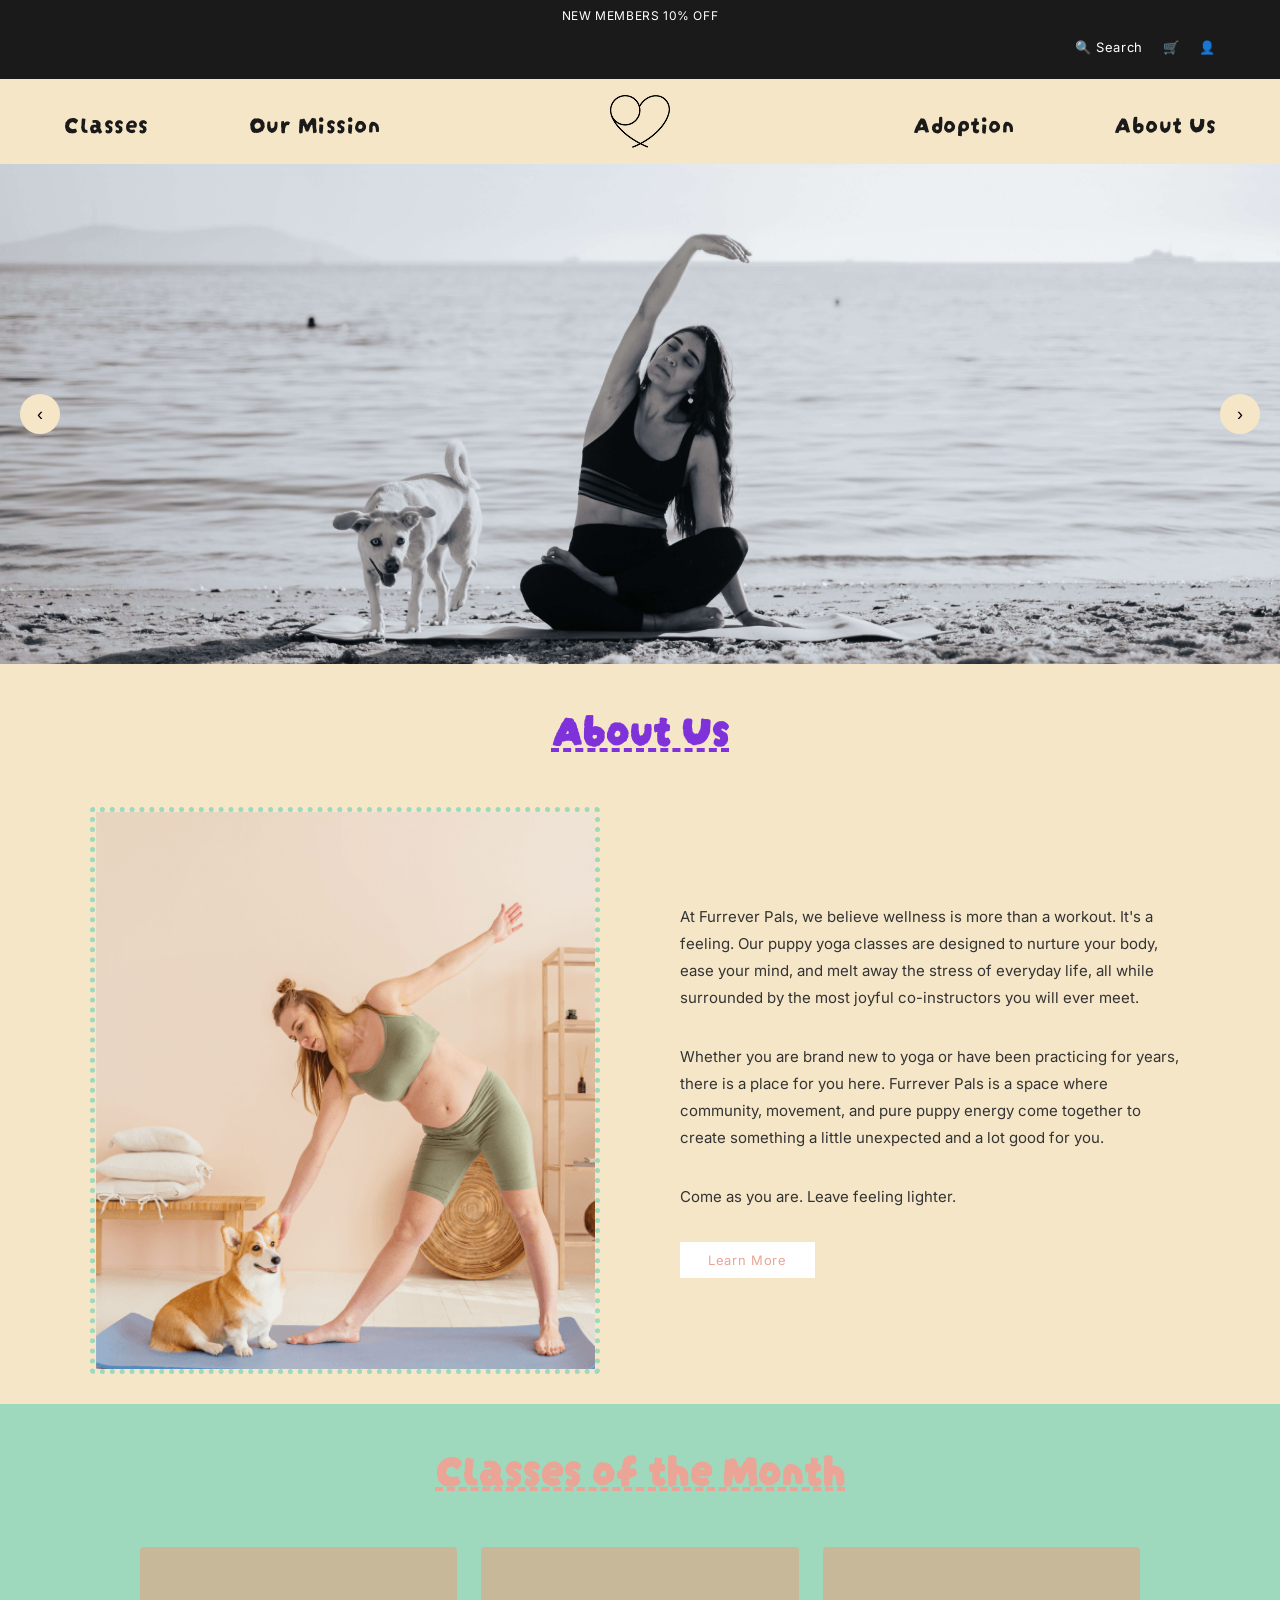
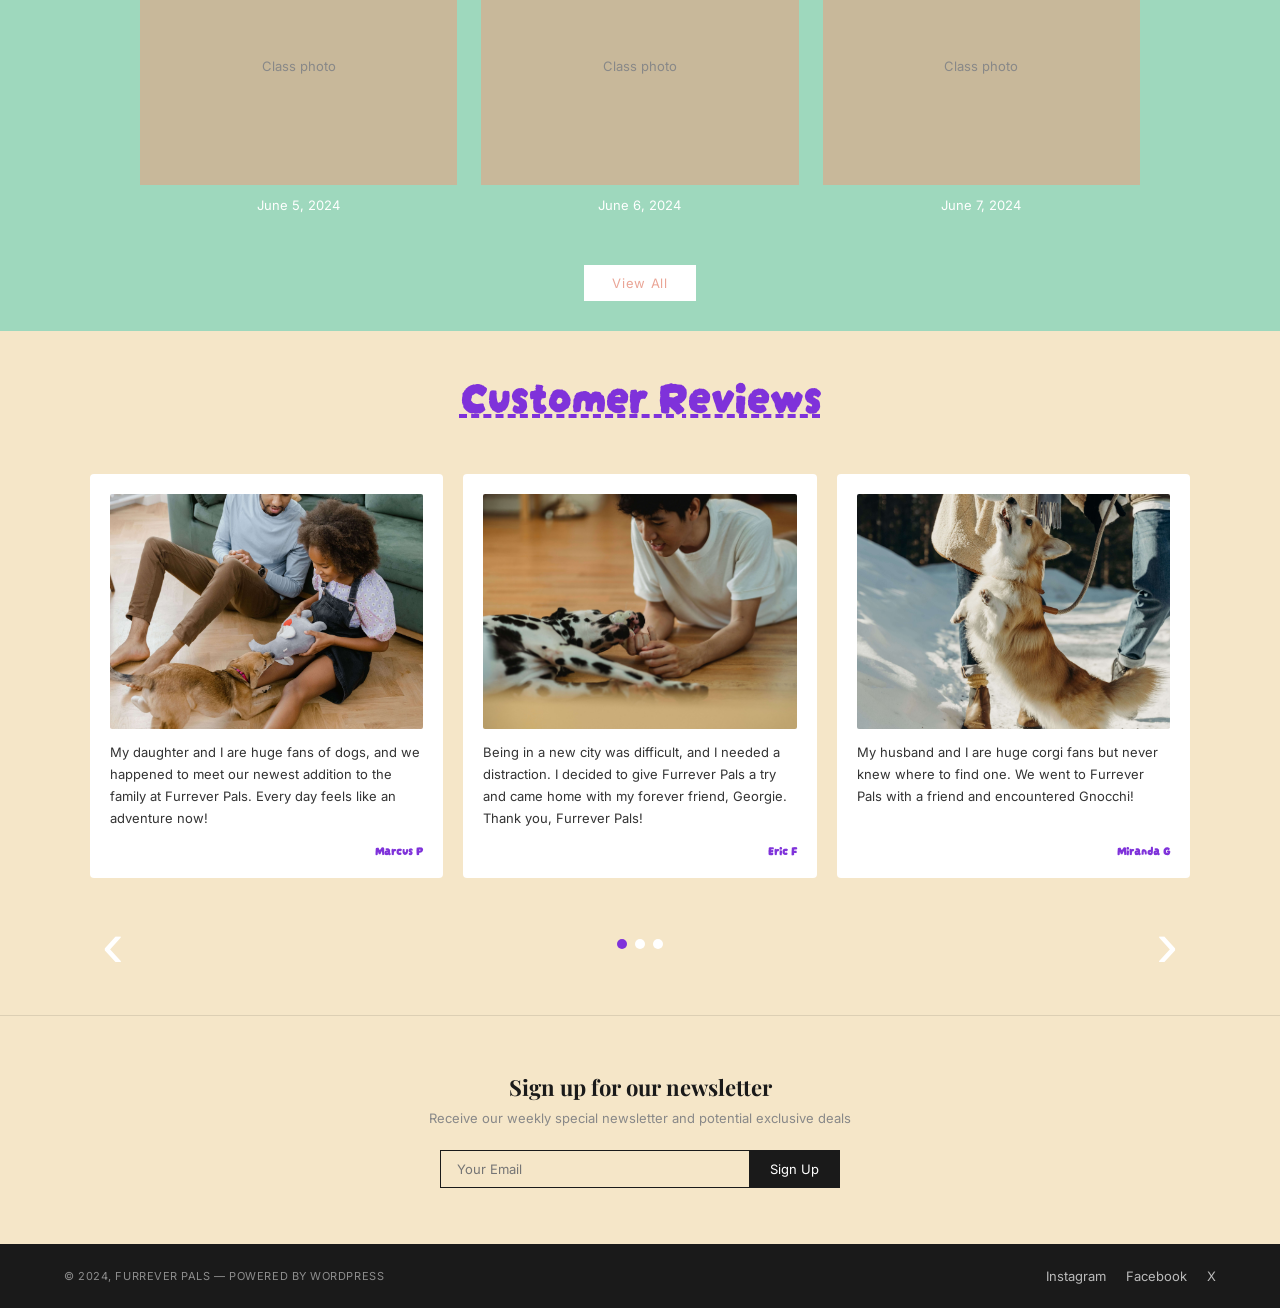
==== FurreverPals/Index.html @ 92460a9e "changed the home page to index.html just so the website will only appear furreverpals" ====
<!DOCTYPE html>
<html lang="en">
<head>
  <meta charset="UTF-8" />
  <meta name="viewport" content="width=device-width, initial-scale=1.0" />
  <title>Furrever Pals</title>
  <link rel="icon" type="image/png" href="assets/logo/furrever pals logo 1.png" />
  <link href="https://fonts.googleapis.com/css2?family=Playfair+Display:wght@400;600&family=Inter:wght@300;400;500&display=swap" rel="stylesheet" />
  <link href="https://fonts.googleapis.com/css2?family=Nunito:ital,wght@0,200..1000;1,200..1000&display=swap" rel="stylesheet">
  <link rel="stylesheet" href="style.css" />
</head>
<body>

  <!-- Announcement Bar -->
  <div class="announcement-bar">NEW MEMBERS 10% OFF
      <!-- Top Nav (icons) -->
      <nav class="top-nav">
        <div></div>
        <div></div>
        <div class="nav-right">
          <span>🔍 Search</span>
          <span>🛒</span>
          <span>👤</span>
        </div>
  </div>

</nav>

  <!-- Main Nav -->
<nav class="main-nav">
  <div class="nav-left">
    <a href="Class.html">Classes</a>
    <a href="Mission.html">Our Mission</a>
  </div>
  <div class="logo">
    <a href="Index.html">
        <img src="assets/logo/furrever pals logo 1.png" alt="logo for Furrever Pals" />
    </a>
  </div>
  <div class="nav-right">
    <a href="Adopt.html">Adoption</a>
    <a href="#">About Us</a>
  </div>
  <!-- Hamburger button, hidden on desktop -->
  <button class="hamburger" onclick="toggleMenu()" aria-label="Toggle menu">
    <span></span>
    <span></span>
    <span></span>
  </button>
</nav>

<!-- Mobile menu dropdown -->
<div class="mobile-menu" id="mobileMenu">
  <a href="Class.html">Classes</a>
  <a href="Mission.html">Our Mission</a>
  <a href="Adopt.html">Adoption</a>
  <a href="#">About Us</a>
</div>

  <!-- Hero Carousel -->
  <div class="hero">
    <div class="hero-placeholder">
        <img src="assets/banner/banner1.jpg" class="active" alt="hero banner" />
        <img src="assets/banner/banner2.jpg" alt="hero" />
        <img src="assets/banner/banner3.jpg" alt="hero" />
        <img src="assets/banner/banner4.jpg" alt="hero" />
    </div>
    <button class="carousel-btn prev" onclick="heroSlide(-1)">‹</button>
    <button class="carousel-btn next" onclick="heroSlide(1)">›</button>
  </div>

  <!-- About Us -->
  <section>
    <h2 class="section-title">About Us</h2>
    <div class="about-grid fade-in">
      <div class="about-image">
        <!-- Replace src with your actual image -->
        <div>
            <img src="assets/aboutus.png" alt="person doing yoga with a corgi"/>
        </div>
      </div>
      <div class="about-text">
        <p>At Furrever Pals, we believe wellness is more than a workout. It's a feeling. Our puppy yoga classes are designed to nurture your body, ease your mind, and melt away the stress of everyday life, all while surrounded by the most joyful co-instructors you will ever meet.</p>
        <p>Whether you are brand new to yoga or have been practicing for years, there is a place for you here. Furrever Pals is a space where community, movement, and pure puppy energy come together to create something a little unexpected and a lot good for you.</p>
        <p>Come as you are. Leave feeling lighter.</p>
        <a href="Mission.html" class="btn-outline">Learn More</a>
      </div>
    </div>
  </section>

  <!-- Classes of the Month -->
  <section class="classes-section-classes">
    <h2 class="class-section-title">Classes of the Month</h2>
    <div class="classes-grid fade-in">
      <div class="class-card">
        <div class="class-card-image">
          <div style="width:100%;height:100%;background:#c8b89a;display:flex;align-items:center;justify-content:center;color:#888;font-size:13px;">Class photo</div>
        </div>
        <div class="class-card-date">June 5, 2024</div>
      </div>
      <div class="class-card">
        <div class="class-card-image">
          <div style="width:100%;height:100%;background:#c8b89a;display:flex;align-items:center;justify-content:center;color:#888;font-size:13px;">Class photo</div>
        </div>
        <div class="class-card-date">June 6, 2024</div>
      </div>
      <div class="class-card">
        <div class="class-card-image">
          <div style="width:100%;height:100%;background:#c8b89a;display:flex;align-items:center;justify-content:center;color:#888;font-size:13px;">Class photo</div>
        </div>
        <div class="class-card-date">June 7, 2024</div>
      </div>
    </div>
    <div class="classes-cta">
      <a href="Class.html" class="btn-outline">View All</a>
    </div>
  </section>

  <!-- Customer Reviews -->
  <section class="reviews-section">
    <h2 class="section-title">Customer Reviews</h2>
    <div class="reviews-carousel fade-in">
      <div class="reviews-track" id="reviewsTrack">

        <!-- Slide 1 -->
        <div class="reviews-slide">
          <div class="review-card">
            <div class="review-image">
             <img src="assets/review/Marcus.jpg" alt="Man and daughter playing with a puppy"/>
            </div>
            <p class="review-text">My daughter and I are huge fans of dogs, and we happened to meet our newest addition to the family at Furrever Pals. Every day feels like an adventure now!</p>
            <div class="review-author">Marcus P</div>
          </div>
          <div class="review-card">
            <div class="review-image">
             <img src="assets/review/Eric.jpg" alt="Man playing with a puppy"/>
            </div>
            <p class="review-text">Being in a new city was difficult, and I needed a distraction. I decided to give Furrever Pals a try and came home with my forever friend, Georgie. Thank you, Furrever Pals!</p>
            <div class="review-author">Eric F</div>
          </div>
          <div class="review-card">
            <div class="review-image">
              <img src="assets/review/Miranda.jpg" alt="a corgi with a fluffy and bushy tail"/>
            </div>
            <p class="review-text">My husband and I are huge corgi fans but never knew where to find one. We went to Furrever Pals with a friend and encountered Gnocchi!</p>
            <div class="review-author">Miranda G</div>
          </div>
        </div>

        <!-- Slide 2 -->
        <div class="reviews-slide">
          <div class="review-card">
            <div class="review-image">
              <img src="assets/review/David.jpg" alt="a little boy hugging a golden retriever with a big smile"/>
            </div>
            <p class="review-text">My shy son was laughing with strangers within minutes. The puppies just have that effect on people!</p>
            <div class="review-author">David E</div>
          </div>
          <div class="review-card">
            <div class="review-image">
             <img src="assets/review/Jordan.jpeg" alt="a woman playing with a black puppy"/>
            </div>
            <p class="review-text">I dragged my boyfriend here thinking he would hate it. He spent the entire class with a golden retriever on his lap and we ended up bringing her home!</p>
            <div class="review-author">Jordan A</div>
          </div>
          <div class="review-card">
            <div class="review-image">
             <img src="assets/review/Rana.jpeg" alt="a woman posing with her goofy doggo"/>
            </div>
            <p class="review-text">Came for the yoga, stayed for the puppies, and somehow drove home with a new family member. Meet Lumi!</p>
            <div class="review-author">Rana O</div>
          </div>
        </div>

        <!-- Slide 3 -->
        <div class="reviews-slide">
          <div class="review-card">
            <div class="review-image">
             <img src="assets/review/Taylor.jpeg" alt="a woman smiling and hugging her corgi"/>
            </div>
            <p class="review-text">I told myself I was just there for the yoga. Then I met Waffles. Waffles lives with me now and I had zero regrets!</p>
            <div class="review-author">Taylor H</div>
          </div>
          <div class="review-card">
            <div class="review-image">
             <img src="assets/review/Michelle.jpeg" alt="a woman doing paw with her doggo"/>
            </div>
            <p class="review-text">My kids begged me for a dog for years. One class at Furrever Pals and I finally understood why. We adopted Butterscotch on the spot.</p>
            <div class="review-author">Michelle P</div>
          </div>
          <div class="review-card">
            <div class="review-image">
              <img src="assets/review/James.jpg" alt="Man hugging a big fluffy white dog"/>
            </div>
            <p class="review-text">We went as a couple and came home as a family of three. Our new pup Dumpling has been the best decision we ever made.</p>
            <div class="review-author">James L</div>
          </div>
        </div>

      </div>

      <!-- Dots + Arrows -->
      <div class="reviews-nav">
        <button class="carousel-btn-sm" onclick="reviewSlide(-1)">‹</button>
        <div class="reviews-dots" id="reviewDots"></div>
        <button class="carousel-btn-sm" onclick="reviewSlide(1)">›</button>
      </div>
    </div>
  </section>

  <!-- Newsletter -->
  <div class="newsletter-section">
    <h3>Sign up for our newsletter</h3>
    <p>Receive our weekly special newsletter and potential exclusive deals</p>
    <div class="newsletter-form">
      <input type="email" placeholder="Your Email" />
      <button>Sign Up</button>
    </div>
  </div>

  <!-- Footer -->
  <footer>
    <div class="footer-copy">© 2024, Furrever Pals — Powered by WordPress</div>
    <div class="social-links">
      <a href="#">Instagram</a>
      <a href="#">Facebook</a>
      <a href="#">X</a>
    </div>
  </footer>

 <script>
  // ── Reviews Carousel ──
  let currentPage = 0;

  function goToPage(page) {
    const track = document.getElementById('reviewsTrack');
    const slides = track.querySelectorAll('.reviews-slide');
    const totalPages = slides.length;
    currentPage = (page + totalPages) % totalPages;
    track.style.transform = `translateX(-${currentPage * 100}%)`;
    document.querySelectorAll('.dot').forEach((d, i) => {
      d.classList.toggle('active', i === currentPage);
    });
  }

  function reviewSlide(dir) { goToPage(currentPage + dir); }

  function setupReviews() {
    const isMobile = window.innerWidth < 768;
    const allCards = Array.from(document.querySelectorAll('.review-card'));
    const track = document.getElementById('reviewsTrack');
    const dotsContainer = document.getElementById('reviewDots');

    track.innerHTML = '';
    dotsContainer.innerHTML = '';
    currentPage = 0;
    track.style.transform = 'translateX(0)';

    const cardsPerSlide = isMobile ? 1 : 3;
    const totalSlides = Math.ceil(allCards.length / cardsPerSlide);

    for (let i = 0; i < totalSlides; i++) {
      const slide = document.createElement('div');
      slide.className = 'reviews-slide';
      for (let j = i * cardsPerSlide; j < Math.min((i + 1) * cardsPerSlide, allCards.length); j++) {
        slide.appendChild(allCards[j]);
      }
      track.appendChild(slide);
    }

    for (let i = 0; i < totalSlides; i++) {
      const dot = document.createElement('div');
      dot.className = 'dot' + (i === 0 ? ' active' : '');
      dot.onclick = () => goToPage(i);
      dotsContainer.appendChild(dot);
    }
  }

  // ── Fade In on Scroll ──
const fadeElements = document.querySelectorAll('.fade-in');

const observer = new IntersectionObserver((entries) => {
  entries.forEach(entry => {
    if (entry.isIntersecting) {
      entry.target.classList.add('visible');
      observer.unobserve(entry.target); // only animate once
    }
  });
}, {
  threshold: 0.15 // triggers when 15% of element is visible
});

fadeElements.forEach(el => observer.observe(el));

  //hamburger menu
  function toggleMenu() {
  const menu = document.getElementById('mobileMenu');
  const hamburger = document.querySelector('.hamburger');
  menu.classList.toggle('open');
  hamburger.classList.toggle('open');
}

  // ── Hero Carousel ──
  const heroImgs = document.querySelectorAll('.hero-placeholder img');
  let heroIndex = 0;
  let heroTimer;

  if (heroImgs.length > 0) heroImgs[0].classList.add('active');

  function heroSlide(dir) {
    heroImgs[heroIndex].classList.remove('active');
    heroIndex = (heroIndex + dir + heroImgs.length) % heroImgs.length;
    heroImgs[heroIndex].classList.add('active');
    resetHeroTimer();
  }

  function resetHeroTimer() {
    clearInterval(heroTimer);
    heroTimer = setInterval(() => heroSlide(1), 4000);
  }

  // Run on load and resize
  setupReviews();
  window.addEventListener('resize', setupReviews);
  resetHeroTimer();
</script>

</body>
</html>
---- FurreverPals/style.css ----
/* ── Reset ── */
    *, *::before, *::after { box-sizing: border-box; margin: 0; padding: 0; }
    img { display: block; max-width: 100%; }
    a { text-decoration: none; color: inherit; }

    /* ── Tokens ── */
    :root {
      --cream: #F5E6C8;
      --yellow: #F0D080;
      --black: #1a1a1a;
      --white: #ffffff;
      --grey: #888;
      --card-bg: #ffffff;
      --pink: #eaa596;
      --mint: #9ed8bd;
      --purple: #7f32da;
      --font-display: 'Playfair Display', serif;
      --font-body: 'Inter', sans-serif;
      --font-h1: 'DarumaDrip';
    }


    /* font */
    @font-face {
    font-family: 'DarumaDrop';
    src: url('assets/fonts/DarumadropOne-Regular.ttf') format('truetype');
    }
    @font-face {
    font-family: 'Nunito';
    src: url('assets/fonts/Nunito-VariableFont_wght.ttf') format('truetype');
    }

    body {
      font-family: var(--font-body);
      background: var(--cream);
      color: var(--black);
    }

    /* ── Announcement Bar ── */
    .announcement-bar {
      background: var(--black);
      color: var(--white);
      text-align: center;
      padding: 8px 16px;
      font-size: 12px;
      letter-spacing: 0.05em;
    }

    /* ── Top Nav ── */
    .top-nav {
      background: var(--black);
      display: grid;
      grid-template-columns: 1fr auto 1fr;
      align-items: center;
      padding: 0 48px;
      height: 48px;
    }

    .top-nav .nav-right {
      display: flex;
      gap: 20px;
      justify-content: flex-end;
      align-items: center;
      color: var(--white);
      font-size: 13px;
    }

    .top-nav .nav-right span { cursor: pointer; }

    /* ── Main Nav ── */
    .main-nav {
    display: grid;
    grid-template-columns: 1fr auto 1fr;
    align-items: center;
    padding: 16px 48px;
    }

    .main-nav .nav-left,
    .main-nav .nav-right {
      display: flex;
      gap: 100px;
      font-size: 25px;
      font-weight: 500;
      letter-spacing: 0.02em;
      font-family: 'Darumadrop';
    }

    .main-nav .nav-right { justify-content: flex-end; }

    .main-nav .logo {
      font-family: var(--font-display);
      font-size: 50px;
      font-weight: 600;
      text-align: center;
    }

    .main-nav a:hover { 
        color: var(--purple);
        text-decoration: underline;
    }

    /* ── Hamburger ── */
.hamburger {
  display: none;
  flex-direction: column;
  gap: 5px;
  background: none;
  border: none;
  cursor: pointer;
  padding: 4px;
}

.hamburger span {
  display: block;
  width: 24px;
  height: 2px;
  background: var(--black);
  transition: all 0.3s ease;
}

/* Hamburger X animation when open */
.hamburger.open span:nth-child(1) {
  transform: translateY(7px) rotate(45deg);
}

.hamburger.open span:nth-child(2) {
  opacity: 0;
}

.hamburger.open span:nth-child(3) {
  transform: translateY(-7px) rotate(-45deg);
}


/* ── Mobile Menu ── */
.mobile-menu {
  display: none;
  flex-direction: column;
  background: var(--cream);
  border-top: 1px solid rgba(0,0,0,0.1);
  padding: 16px 24px;
  gap: 16px;
}

.mobile-menu a {
  font-size: 16px;
  font-weight: 500;
  padding: 8px 0;
  border-bottom: 1px solid rgba(0,0,0,0.06);
  font-family: 'Darumadrop';
}

.mobile-menu.open {
  display: flex;
}

    /* ── Hero Carousel ── */
.hero {
  position: relative;
  width: 100%;
  height: 420px;
  overflow: hidden;
  background: #ccc;
}

.hero-placeholder {
  position: relative;
  width: 100%;
  height: 100%;
}

.hero-placeholder img {
  position: absolute;
  top: 0;
  left: 0;
  width: 100%;
  height: 100%;
  object-fit: cover;
  opacity: 0;
  transition: opacity 0.8s ease-in-out;
  
}

.hero-placeholder img.active {
  opacity: 1;
}

    .carousel-btn {
      position: absolute;
      top: 50%;
      transform: translateY(-50%);
      background: var(--cream);
      border: none;
      border-radius: 50%;
      width: 40px;
      height: 40px;
      font-size: 18px;
      cursor: pointer;
      display: flex;
      align-items: center;
      justify-content: center;
      transition: background 0.2s;
    }

    .carousel-btn:hover { background: var(--pink); }
    .carousel-btn.prev { left: 20px; }
    .carousel-btn.next { right: 20px; }

    /* ── Sections ── */
    section { padding: 72px 48px; }

    .section-title {
      font-family: 'DarumaDrop', sans-serif;
      font-size: 45px;
      text-decoration: underline dashed 3.5px;
      font-weight: 600;
      text-align: center;
      margin-bottom: 48px;
      color: var(--purple);
    }
    .mission-section-title {
      font-family: 'DarumaDrop', sans-serif;
      font-size: 45px;
      text-decoration: underline dashed 3.5px;
      font-weight: 600;
      text-align: center;
      margin-bottom: 48px;
      color: var(--white);
    }
    .mission-section-subtitle {
      font-family: 'DarumaDrop', sans-serif;
      font-size: 45px;
      text-decoration: underline dashed 3.5px;
      font-weight: 600;
      text-align: center;
      margin-bottom: 48px;
      color: var(--pink);
    }
    .adopt-section-subtitle {
      font-family: 'DarumaDrop', sans-serif;
      font-size: 45px;
      text-decoration: underline dashed 3.5px;
      font-weight: 600;
      text-align: center;
      margin-bottom: 48px;
      color: var(--pink);
    }
    .adoption-section-title {
      font-family: 'DarumaDrop', sans-serif;
      font-size: 45px;
      text-decoration: underline dashed 3.5px;
      font-weight: 600;
      text-align: center;
      margin-bottom: 48px;
      color: var(--cream);
    }
    .adoption-paragraph {
      justify-content: center;
      text-align: center;
      line-height: 1.9;
      color: var(--black);
    }
    .adoption-end-paragraph {
      justify-content: center;
      text-align: center;
      line-height: 1.9;
    }

    .adoption-s-paragraph {
      justify-content: left;
      text-align: left;
      line-height: 1.9;
      padding-bottom: 3rem;
      color: var(--white);
      font-family: 'Nunito';
    }
    .class-paragraph {
      justify-content: center;
      text-align: center;
      line-height: 1.9;
      color: var(--black);
      padding-bottom: 2rem;
    }
    .class-end-paragraph {
      justify-content: center;
      text-align: center;
      line-height: 1.9;
    }

    .class-s-paragraph {
      justify-content: left;
      text-align: left;
      line-height: 1.9;
      padding-bottom: 3rem;
      color: var(--white);
      font-family: 'Nunito';
    }

    .class-name {
      font-weight: 500;
      font-size: 24px;
      margin: 1px;
      font-family: 'Nunito';
      color: var(--black);
    }

    .class-price {
      font-weight: 500;
      font-size: 16px;
      margin: 0;
      font-family: 'Nunito';
      color: var(--black);
      padding-top: 10px;
    }
    

    .class-section-title {
      font-family: 'DarumaDrop', sans-serif;
      font-size: 45px;
      text-decoration: underline dashed 3.5px;
      font-weight: 600;
      text-align: center;
      margin-bottom: 48px;
      color: var(--pink);
    }

    .puppy-section-title {
      font-family: 'DarumaDrop', sans-serif;
      font-size: 45px;
      text-decoration: underline dashed 3.5px;
      font-weight: 600;
      text-align: center;
      margin-bottom: 48px;
      color: var(--pink);
    }

    /* ── About Us ── */
    .about-grid {
      display: grid;
      grid-template-columns: 1fr 1fr;
      gap: 64px;
      align-items: center;
      max-width: 1000px;
      margin: 0 auto;
    }

    .about-image {
      width: 100%;
      aspect-ratio: 4.5/5;
      
      border-radius: 4px;
      overflow: hidden;
      border: 5px solid var(--mint);
      border-style: dotted;
    }

    .about-image img {
      width: 100%;
      height: 100%;
      object-fit: cover;
    }

    .about-text p {
      font-size: 15px;
      line-height: 1.8;
      color: #333;
      margin-bottom: 32px;
    }

    /* Class list*/
  .class-image {
  position: relative;
  width: 100%;
  aspect-ratio: 1/1;
  overflow: hidden; /* add this */
  background: var(--white);
}

.class-image img {
  width: 100%;
  height: 100%;
  object-fit: cover;      /* fills the box without stretching */
  object-position: center; /* centres the image */
  display: block;
  object-fit: contain; 
}


.favourite-btn {
  position: absolute;
  bottom: 8px;
  right: 8px;
  width: 36px;
  height: 36px;
  font-size: 25px;
  cursor: pointer;
  display: flex;
  align-items: center;
  justify-content: center;
  transition: transform 0.2s ease;
  background: none;
  border: none;
}

.favourite-btn:hover {
  transform: scale(1.15);
}

.favourite-btn.active {
  color: var(--mint);
}



    .btn-outline {
      display: inline-block;
      background: var(--white);
      padding: 10px 28px;
      font-size: 13px;
      letter-spacing: 0.05em;
      cursor: pointer;
      transition: all 0.2s;
      font-family: var(--font-body);
      color: var(--pink);
    }

    .btn-outline:hover {
      background: var(--pink);
      color: var(--white);
    }

    /* for the adoption file*/
    .adopt-btn-outline {
    display: inline-block;
    padding: 18px 28px;
    font-size: 13px;
    letter-spacing: 0.05em;
    cursor: pointer;
    transition: all 0.2s;
    font-family: var(--font-body);
    color: var(--pink);
    background: var(--white);
    margin: 20px 20px;
  }
  .adopt-btn-container {
    text-align: center;
    
  }

    .adopt-btn-outline:hover {
      background: var(--pink);
      color: var(--white);
    }

    /* ── Classes of the Month ── */
    .classes-section-classes { background: var(--mint); }

    /* ── Mission page's Our Mission section, need to rename this section tho ── */
    .mission-section { background: var(--pink); }

    /* ── Adoption page's Adoption section, need to rename this section tho ── */
    .adoption-section { background: var(--pink); }
    .adoption-subsection { background: var(--yellow); }

    .classes-grid {
      display: grid;
      grid-template-columns: repeat(3, 1fr);
      gap: 24px;
      max-width: 900px;
      margin: 0 auto 40px;
    }

    .class-card {
      border-radius: 4px;
      overflow: hidden;
      transition: transform 0.3s ease;
    }
      
    .class-card:hover {
      transform: scale(1.05);
    }

    .class-card-image {
      width: 100%;
      aspect-ratio: 4/3;
      background: var(--white);
      overflow: hidden;
    }

    .class-card-image img {
      width: 100%;
      height: 100%;
      object-fit: cover;
    }

    .class-card-date {
      padding: 12px 16px;
      font-size: 13px;
      color: var(--white);
      text-align: center;
    }

    /* Puppy page*/
    .puppies-grid {
  display: grid;
  grid-template-columns: repeat(4, 1fr);
  gap: 20px;
  margin: 40px 0;
}

.puppy-card {
  text-align: center;
}

.puppy-image {
  width: 100%;
  height: 200px;
  overflow: hidden;
  border-radius: 8px;
  margin-bottom: 10px;
}

.puppy-image img {
  width: 100%;
  height: 100%;
  object-fit: cover;
  transition: transform 0.3s ease;
}

.puppy-image img:hover {
  transform: scale(1.05);
}

.puppy-name {
  font-weight: 800;
  font-size: 20px;
  margin: 0;
  font-family: 'Nunito';
  color: var(--purple);
}
.puppy-breed {
  font-weight: 400;
  font-size: 16px;
  margin: 0;
  font-family: 'Nunito';
  color: var(--purple);
}

    .classes-cta { text-align: center; }

    /* ── Reviews Carousel ── */
    

    .reviews-carousel {
      position: relative;
      max-width: 960px;
      margin: 0 auto;
      overflow: hidden;
    }

    .reviews-track {
      display: flex;
      transition: transform 0.4s ease;
    }

    .reviews-slide {
      display: grid;
      grid-template-columns: repeat(3, 1fr);
      gap: 20px;
      min-width: 100%;
    }

    .review-card {
      background: var(--white);
      border-radius: 4px;
      padding: 20px;
      display: grid;
      grid-template-rows: auto 1fr auto;
      gap: 12px;
}

    .review-card:hover {
        transform: scale(1.02);
        transition: transform 0.3s ease;
        box-shadow: 0 4px 2px var(--pink);
    }

    .review-image {
      width: 100%;
      aspect-ratio: 4/3;
      background: #ccc;
      border-radius: 2px;
      overflow: hidden;
    }

    .review-image img {
      width: 100%;
      height: 100%;
      object-fit: cover;
    }

    .review-text {
      font-size: 13px;
      line-height: 1.7;
      color: #333;
    }

    .review-author {
      font-size: 12px;
      font-weight: 600;
      text-align: right;
      color: var(--purple);
      font-family: 'Darumadrop';
    }

    .reviews-nav {
      display: flex;
      align-items: center;
      justify-content: space-between;
      margin-top: 24px;
      color: var(--purple);
    }

    .reviews-dots {
      display: flex;
      gap: 8px;
      justify-content: center;
      flex: 1;
    }

    .dot {
      width: 10px;
      height: 10px;
      border-radius: 50%;
      background: var(--white);
      cursor: pointer;
      transition: background 0.2s;
    }

    .dot.active { background: var(--purple); }

    /* the review carousel buttons */
    .carousel-btn-sm {
      background: none;
      border: none;
      font-size: 65px;
      cursor: pointer;
      padding: 4px 12px;
      color: var(--white);
    }

    .carousel-btn-sm:hover {
        color: var(--pink);
    }

    /* ── Newsletter ── */
    .newsletter-section {
      background: var(--cream);
      padding: 56px 48px;
      text-align: center;
      border-top: 1px solid rgba(0,0,0,0.1);
    }

    .newsletter-section h3 {
      font-family: var(--font-display);
      font-size: 22px;
      margin-bottom: 8px;
    }

    .newsletter-section p {
      font-size: 13px;
      color: var(--grey);
      margin-bottom: 24px;
    }

    .newsletter-form {
      display: flex;
      justify-content: center;
      gap: 0;
      max-width: 400px;
      margin: 0 auto;
    }

    .newsletter-form input {
      flex: 1;
      padding: 10px 16px;
      border: 1px solid var(--black);
      border-right: none;
      font-family: var(--font-body);
      font-size: 13px;
      background: transparent;
      outline: none;
    }

    .newsletter-form button {
      padding: 10px 20px;
      background: var(--black);
      color: var(--white);
      border: 1px solid var(--black);
      font-size: 13px;
      cursor: pointer;
      font-family: var(--font-body);
      transition: opacity 0.2s;
    }

    .newsletter-form button:hover { opacity: 0.8; }

    /* ── Footer ── */
    footer {
      background: var(--black);
      color: var(--white);
      padding: 24px 48px;
      display: grid;
      grid-template-columns: 1fr auto;
      align-items: center;
    }

    footer .footer-copy {
      font-size: 11px;
      color: rgba(255,255,255,0.5);
      letter-spacing: 0.05em;
      text-transform: uppercase;
    }

    footer .social-links {
      display: flex;
      gap: 20px;
      font-size: 13px;
    }

    footer .social-links a { opacity: 0.7; transition: opacity 0.2s; }
    footer .social-links a:hover { opacity: 1; }

    /*Mission Page*/
    .mission-paragraph {
      justify-content: center;
      text-align: center;
      line-height: 1.9;
      padding-bottom: 3rem;
      color: var(--black);
      font-family: 'Nunito';
    }
    .mission-s-paragraph {
      justify-content: center;
      text-align: left;
      line-height: 1.9;
      color: var(--white);
      font-family: 'Nunito';
    }

    .mission-banner {
      width: 100%;
      height: 350px;
      object-fit: cover;
      object-position: center;
    }

    .mission-text-right {
      text-align: left;
    }

    .mission-s-paragraph {
      gap: 48px;
      align-items: center;
      max-width: 1000px;
      margin: 0 auto 0px;
      display: grid;
      grid-template-columns: 1fr;
      line-height: 1.9;
    }

    .mission-row {
    display: grid;
    grid-template-columns: 1fr 1fr;
    gap: 48px;
    align-items: center;
    max-width: 1000px;
    padding-bottom: 50px;
    margin: 0 auto;
  }

    .mission-row.reverse .mission-image {
    order: 2;
  }

  .mission-row.reverse .mission-text {
    order: 1;
  }

  .mission-image {
    width: 100%;
    height: 100%;
  }

  /*adoption version*/
    .adopt-row {
    display: grid;
    grid-template-columns: 1fr 1fr;
    gap: 48px;
    align-items: center;
    max-width: 1000px;
    /* padding-bottom: 50px; */
    margin: 0 auto;
  }

    .adopt-row.reverse .mission-image {
    order: 2;
  }

  .adopt-row.reverse .mission-text {
    order: 1;
  }

  .adopt-image {
    width: 90%;
    height: 100%;
  }


  /* Animation Effects */
.fade-in {
  opacity: 0;
  transform: translateY(30px);
  transition: opacity 0.7s ease, transform 0.7s ease;
}

.fade-in.visible {
  opacity: 1;
  transform: translateY(0);
}

/* The drop down menu in the adoption page*/
.accordion {
  max-width: 800px;
  margin: 0 auto;
}

.accordion-item {
  border-bottom: 1px solid rgba(0, 0, 0, 0.15);
}

.accordion-btn {
  width: 100%;
  background: none;
  border: none;
  padding: 20px 0;
  display: flex;
  justify-content: space-between;
  align-items: center;
  font-size: 15px;
  font-family: var(--font-body);
  color: var(--min);
  cursor: pointer;
  text-align: left;
  gap: 16px;
}

.accordion-icon {
  font-size: 20px;
  transition: transform 0.3s ease;
  flex-shrink: 0;
}

.accordion-btn.open .accordion-icon {
  transform: rotate(180deg);
}

.accordion-content {
  max-height: 0;
  overflow: hidden;
  transition: max-height 0.3s ease, padding 0.3s ease;
}

.accordion-content.open {
  max-height: 200px;
  padding-bottom: 20px;
}

.accordion-content p {
  font-size: 16px;
  line-height: 1.8;
  color: var(--purple);
  font-family: 'Nunito';
}




   /* ── Mobile (under 768px) ── */
@media (max-width: 767px) {
  .main-nav {
    display: flex;
    flex-direction: row;
    justify-content: space-between;
    align-items: center;
    padding: 16px 24px;
  }

  .main-nav .nav-left,
  .main-nav .nav-right {
    display: none;
  }

  .main-nav .logo {
    display: flex;
    align-items: center;
  }

  .hamburger {
    display: flex;
  }

  .adopt-row {
    grid-template-columns: 1fr;
    gap: 24px;
  }

  .adopt-row.reverse .mission-image {
    order: 0;
  }

  .adopt-row.reverse .mission-text {
    order: 0;
  }

  .adopt-image {
    width: 100%;
  }

  .mission-row {
    grid-template-columns: 1fr;
    gap: 24px;
  }

  .mission-row.reverse .mission-image {
    order: 0;
  }

  .mission-row.reverse .mission-text {
    order: 0;
  }

  .adopt-image {
    width: 100%;
  }

   .class-grid {
  display: grid;
  grid-template-columns: repeat(2, 1fr);
  gap: 20px;
  margin: 40px 0;
}


}
@media (max-width: 767px) {
  .main-nav {
    grid-template-columns: 1fr;
    gap: 12px;
    padding: 16px 24px;
  }

  .main-nav .nav-left,
  .main-nav .nav-right {
    justify-content: center;
    gap: 20px;
  }

  .about-grid {
    grid-template-columns: 1fr;
    gap: 32px;
  }

  .classes-grid {
    grid-template-columns: 1fr;
  }

  .reviews-slide {
    grid-template-columns: 1fr;
  }

  .puppies-grid {
    grid-template-columns: repeat(2, 1fr);
  }

  section { padding: 30px 24px; }

  footer {
    grid-template-columns: 1fr;
    gap: 16px;
    text-align: center;
  }

  footer .social-links { justify-content: center; }

  .hero { height: 260px; }

  .newsletter-form {
    flex-direction: column;
  }

  .newsletter-form input {
    border-right: 1px solid var(--black);
    border-bottom: none;
  }
}

/* ── Tablet (768px) ── */
@media (min-width: 768px) and (max-width: 1279px) {
  .main-nav {
    padding: 16px 32px;
  }

  .hamburger {
    display: flex;
  }

  .main-nav {
    display: flex;
    flex-direction: row;
    justify-content: space-between;
    align-items: center;
    padding: 16px 24px;
  }

  .main-nav .nav-left,
  .main-nav .nav-right {
    display: none;
  }

  .main-nav .logo {
    display: flex;
    align-items: center;
  }

  .main-nav .nav-left,
  .main-nav .nav-right {
    gap: 100px;
  }

  .about-grid {
    grid-template-columns: 1fr 1fr;
    gap: 40px;
  }

   .class-grid {
  display: grid;
  grid-template-columns: repeat(3, 1fr);
  gap: 20px;
  margin: 40px 0;
}

  .reviews-slide {
    grid-template-columns: repeat(3, 1fr);
  }

  section { padding: 20px 32px; }

  .hero { height: 340px; }

  footer { padding: 24px 32px; }
}

/* ── Desktop (1280px+) ── */
@media (min-width: 1280px) {
  
  .main-nav {
    padding: 16px 64px;
  }

  .about-grid {
    max-width: 1100px;
    gap: 80px;
  }

  .classes-grid {
    grid-template-columns: repeat(3, 1fr);
    max-width: 1000px;
  }
 
  .puppy-image {
  width: 100%;
  height: 300px;
  overflow: hidden;
  border-radius: 8px;
  margin-bottom: 10px;
}

  .class-grid {
  display: grid;
  grid-template-columns: repeat(3, 1fr);
  gap: 20px;
  margin: 40px 0;
}


  .reviews-slide {
    grid-template-columns: repeat(3, 1fr);
  }

  .reviews-carousel {
    max-width: 1100px;
  }

  .hero { height: 500px; }

  section { padding: 30px 64px; }

  footer { padding: 24px 64px; }
}
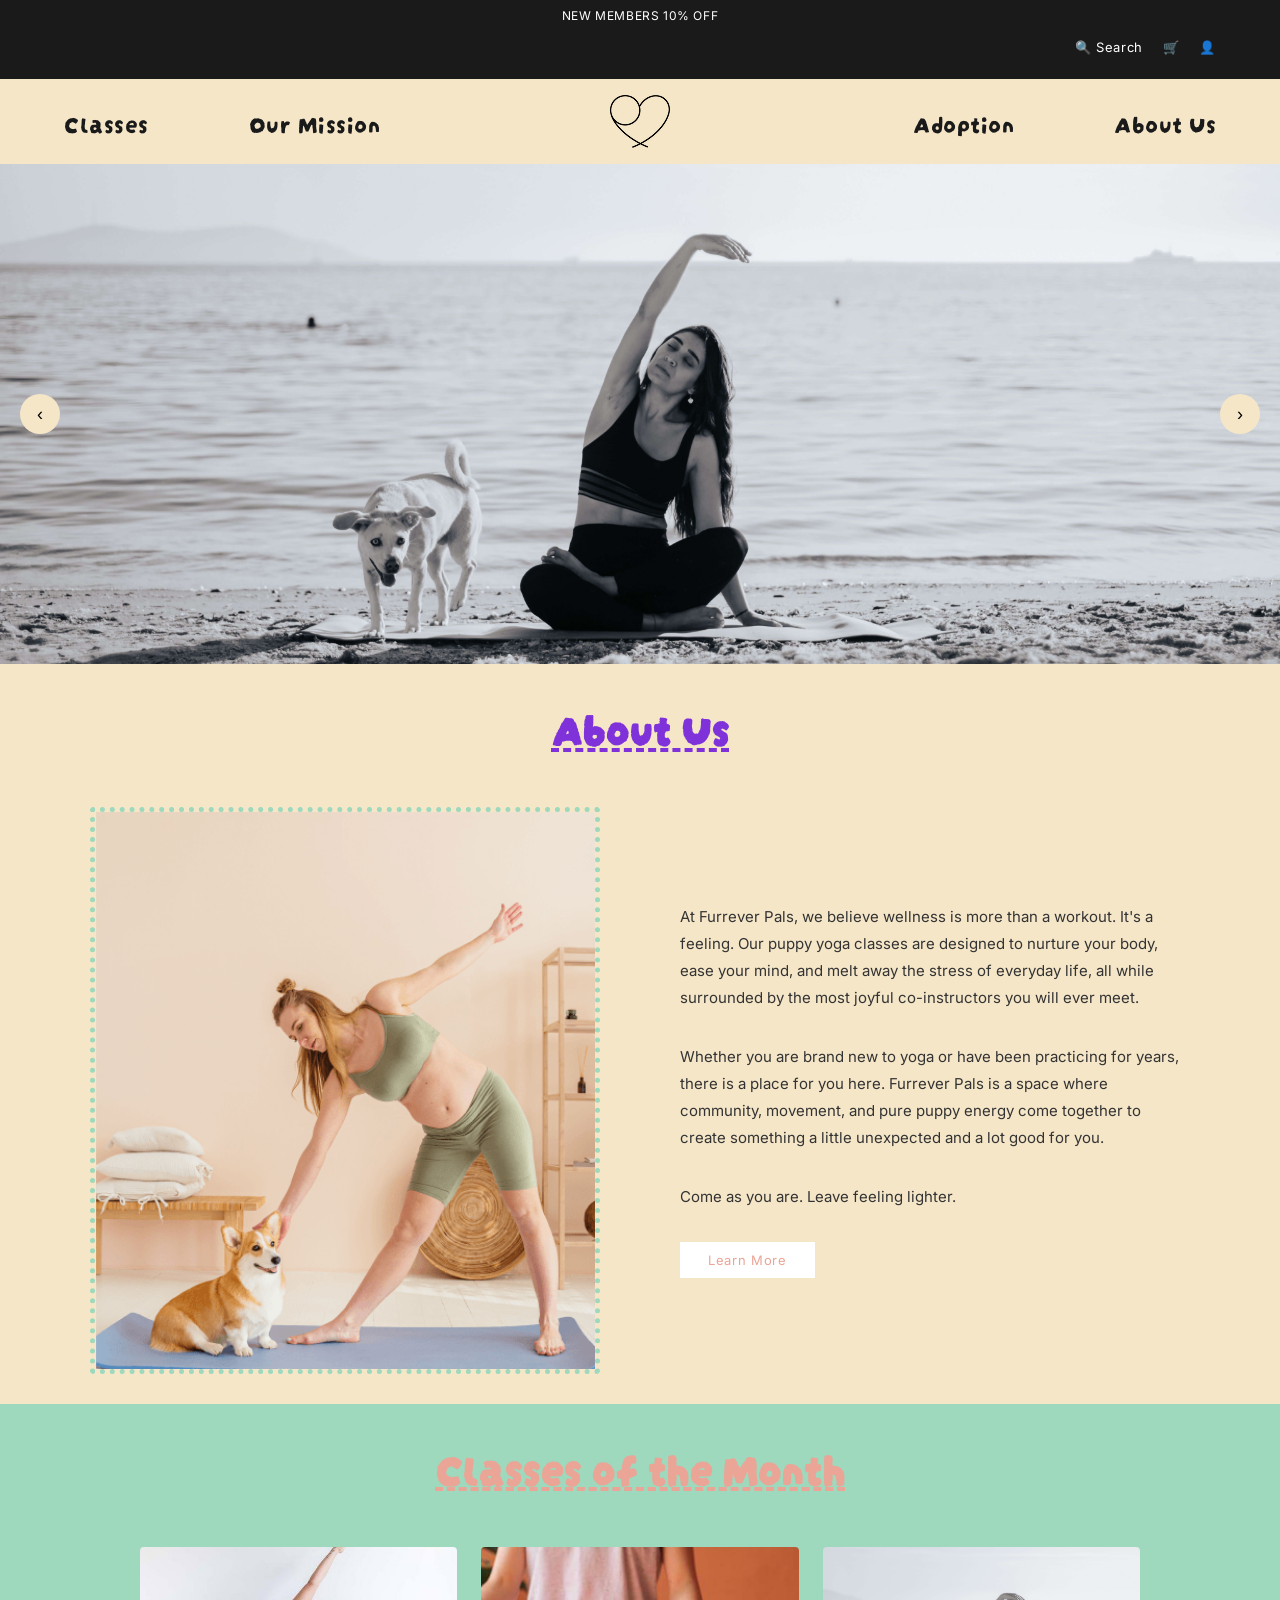
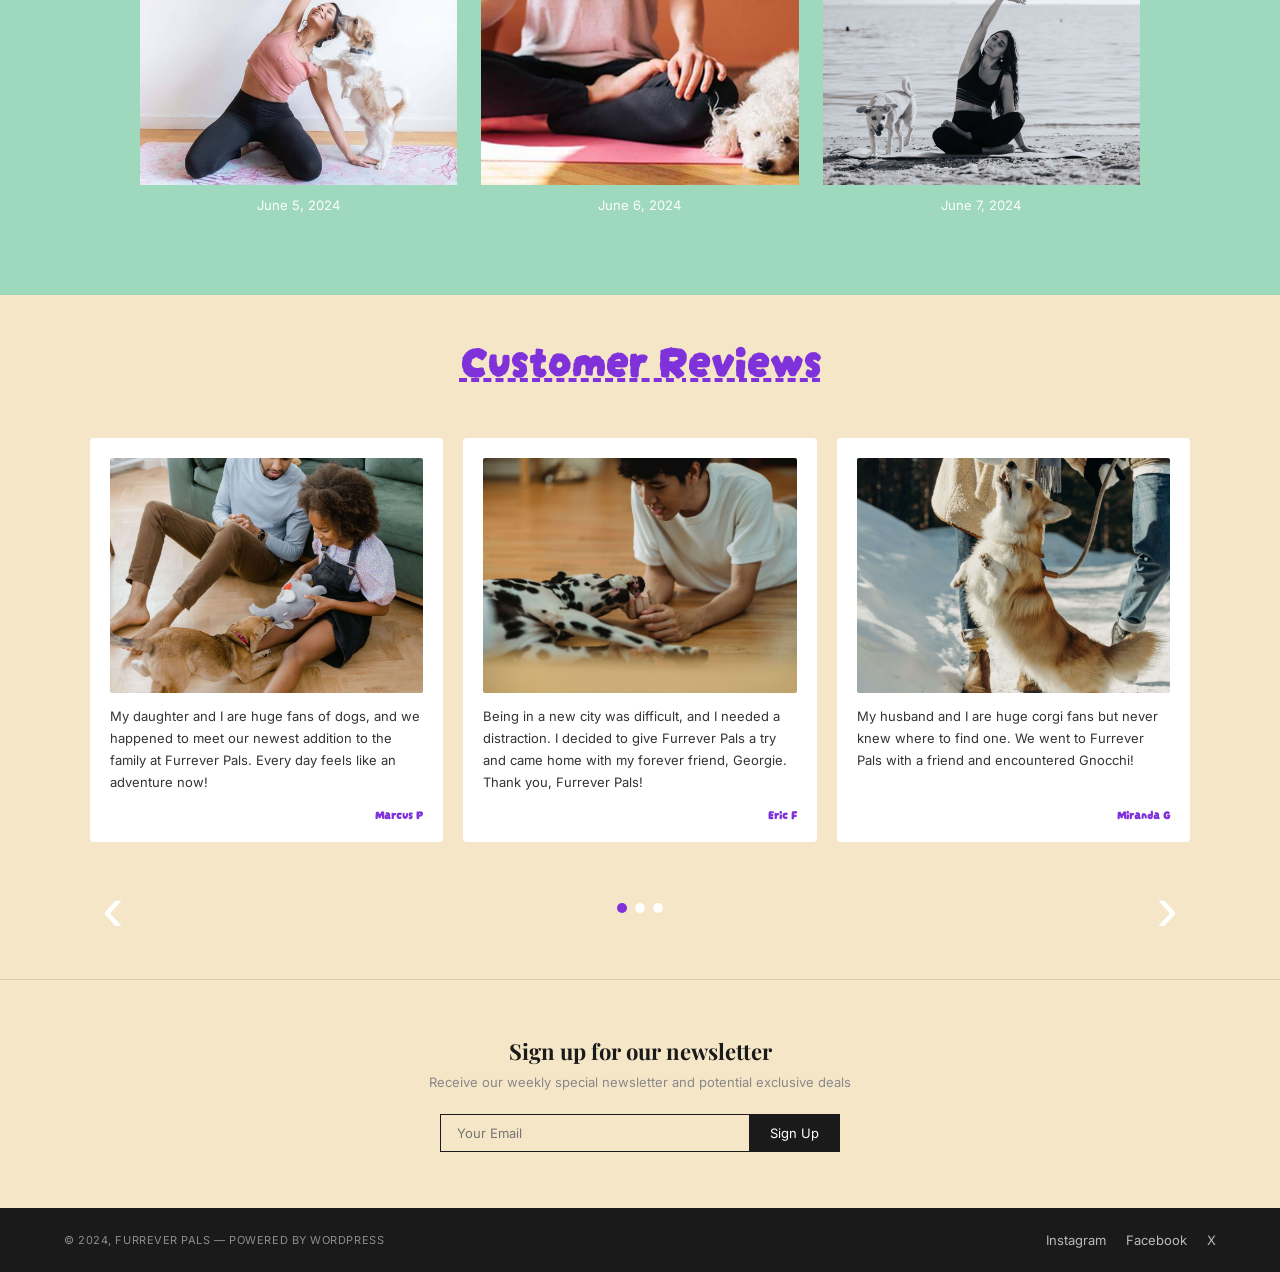
==== commit a4abd80e: "changed the name back to Index.html" ====
--- a/FurreverPals/Index.html
+++ b/FurreverPals/Index.html
@@ -39,7 +39,7 @@
   </div>
   <div class="nav-right">
     <a href="Adopt.html">Adoption</a>
-    <a href="#">About Us</a>
+    <a href="AboutUs.html">About Us</a>
   </div>
   <!-- Hamburger button, hidden on desktop -->
   <button class="hamburger" onclick="toggleMenu()" aria-label="Toggle menu">
@@ -91,29 +91,26 @@
   <!-- Classes of the Month -->
   <section class="classes-section-classes">
     <h2 class="class-section-title">Classes of the Month</h2>
-    <div class="classes-grid fade-in">
-      <div class="class-card">
-        <div class="class-card-image">
-          <div style="width:100%;height:100%;background:#c8b89a;display:flex;align-items:center;justify-content:center;color:#888;font-size:13px;">Class photo</div>
-        </div>
-        <div class="class-card-date">June 5, 2024</div>
-      </div>
-      <div class="class-card">
-        <div class="class-card-image">
-          <div style="width:100%;height:100%;background:#c8b89a;display:flex;align-items:center;justify-content:center;color:#888;font-size:13px;">Class photo</div>
-        </div>
-        <div class="class-card-date">June 6, 2024</div>
-      </div>
-      <div class="class-card">
-        <div class="class-card-image">
-          <div style="width:100%;height:100%;background:#c8b89a;display:flex;align-items:center;justify-content:center;color:#888;font-size:13px;">Class photo</div>
-        </div>
-        <div class="class-card-date">June 7, 2024</div>
-      </div>
-    </div>
-    <div class="classes-cta">
-      <a href="Class.html" class="btn-outline">View All</a>
-    </div>
+   <div class="classes-grid fade-in">
+  <div class="class-card">
+    <div class="class-card-image">
+      <img src="assets/banner/banner3.jpg" alt="Woman doing yoga pose with a dog on the right side" />
+    </div>
+    <div class="class-card-date">June 5, 2024</div>
+  </div>
+  <div class="class-card">
+    <div class="class-card-image">
+      <img src="assets/banner/banner2.jpg" alt="Woman doing yoga pose with a dog on the right side" />
+    </div>
+    <div class="class-card-date">June 6, 2024</div>
+  </div>
+  <div class="class-card">
+    <div class="class-card-image">
+      <img src="assets/banner/banner1.jpg" alt="Woman doing yoga pose with a dog on the right side" />
+    </div>
+    <div class="class-card-date">June 7, 2024</div>
+  </div>
+</div>
   </section>
 
   <!-- Customer Reviews -->
--- a/FurreverPals/style.css
+++ b/FurreverPals/style.css
@@ -256,12 +256,15 @@
     }
     .adoption-paragraph {
       justify-content: center;
-      text-align: center;
+      width: 55rem;
+      justify-self: center;
       line-height: 1.9;
       color: var(--black);
     }
     .adoption-end-paragraph {
       justify-content: center;
+      width: 55rem;
+      justify-self: center;
       text-align: center;
       line-height: 1.9;
     }
@@ -276,7 +279,8 @@
     }
     .class-paragraph {
       justify-content: center;
-      text-align: center;
+      width: 55rem;
+      justify-self: center;
       line-height: 1.9;
       color: var(--black);
       padding-bottom: 2rem;
@@ -288,8 +292,9 @@
     }
 
     .class-s-paragraph {
-      justify-content: left;
-      text-align: left;
+      justify-content: center;
+      width: 55rem;
+      justify-self: center;
       line-height: 1.9;
       padding-bottom: 3rem;
       color: var(--white);
@@ -730,11 +735,35 @@
 
     footer .social-links a { opacity: 0.7; transition: opacity 0.2s; }
     footer .social-links a:hover { opacity: 1; }
+     
+    /*About Page*/
+    .about-paragraph {
+      justify-content: center;
+      width: 55rem;
+      justify-self: center;
+      line-height: 1.9;
+      padding-bottom: 3rem;
+      padding-top: 3rem;
+      color: var(--black);
+      font-family: 'Nunito';
+    }
+
+    .about-sub-paragraph {
+      justify-content: center;
+      width: 55rem;
+      justify-self: center;
+      line-height: 1.9;
+      padding-bottom: 3rem;
+      color: var(--white);
+      font-family: 'Nunito';
+    }
+    
 
     /*Mission Page*/
     .mission-paragraph {
       justify-content: center;
-      text-align: center;
+      width: 55rem;
+      justify-self: center;
       line-height: 1.9;
       padding-bottom: 3rem;
       color: var(--black);
